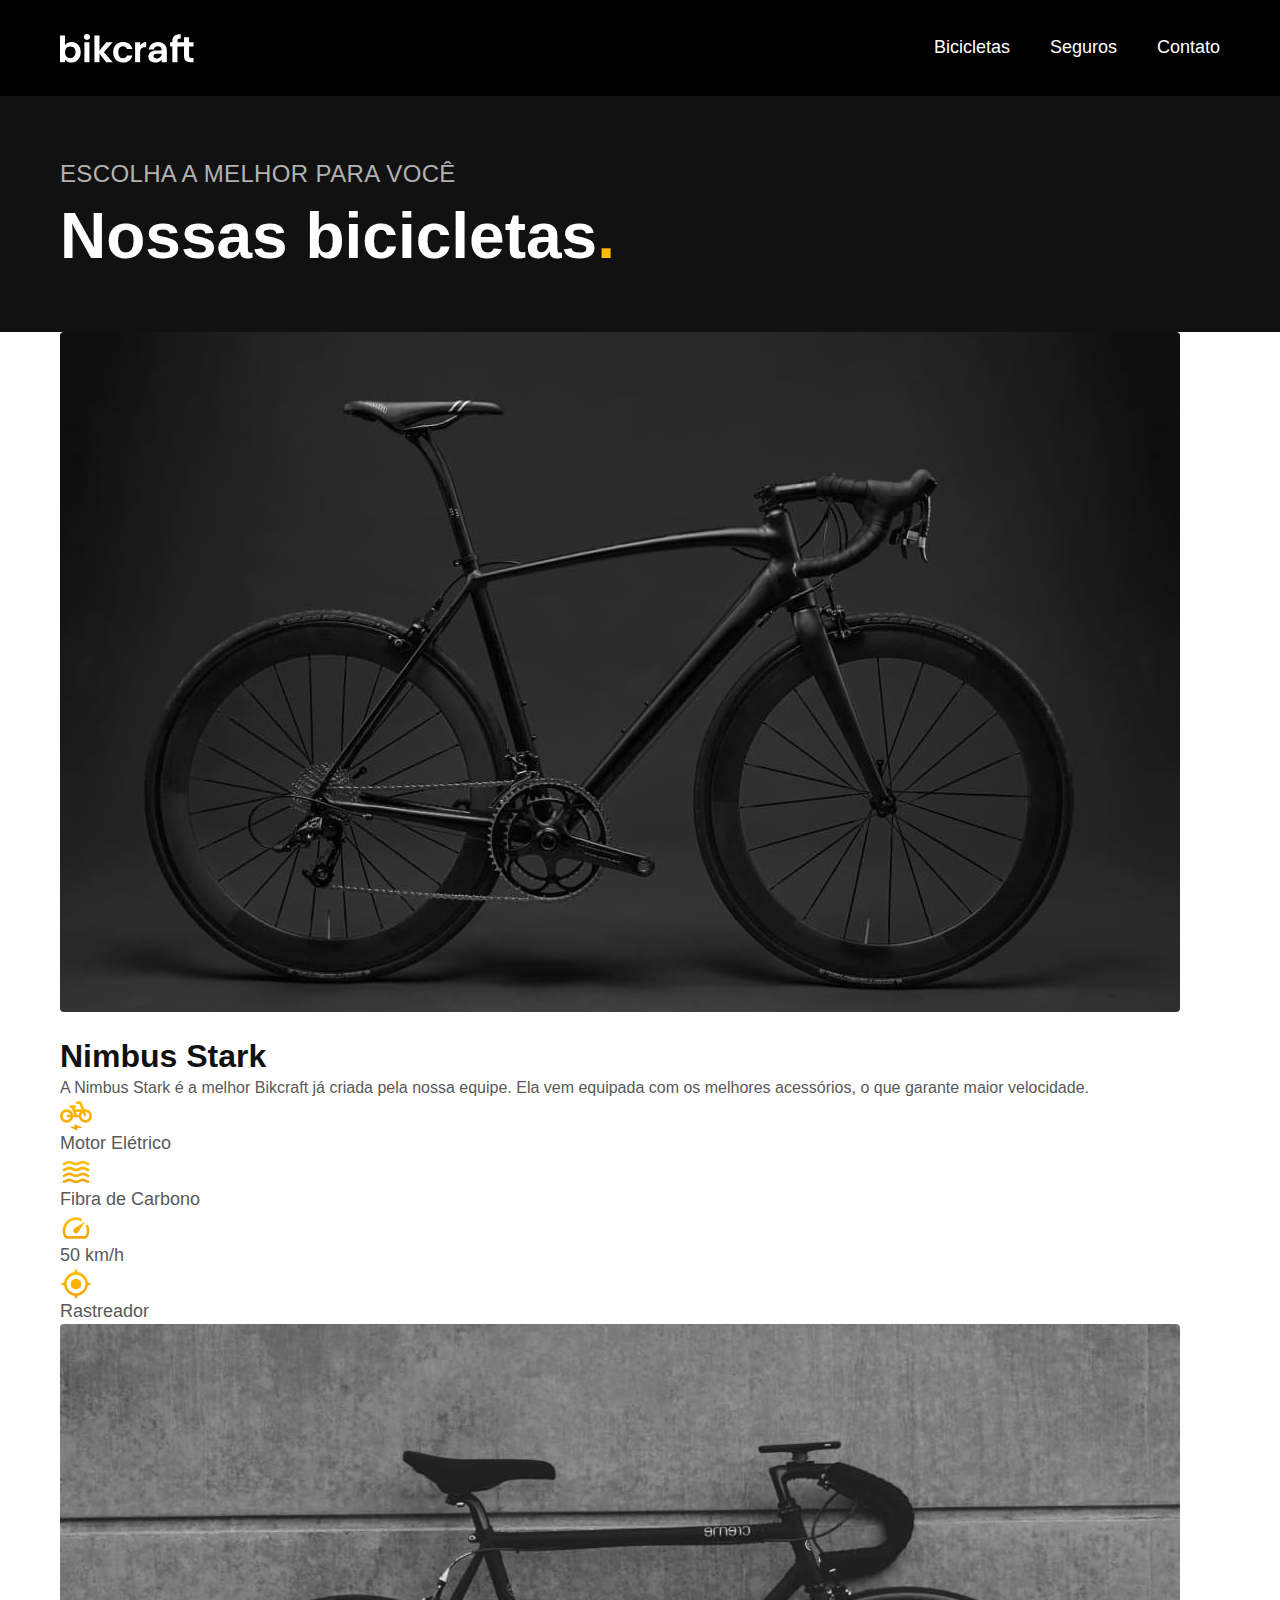
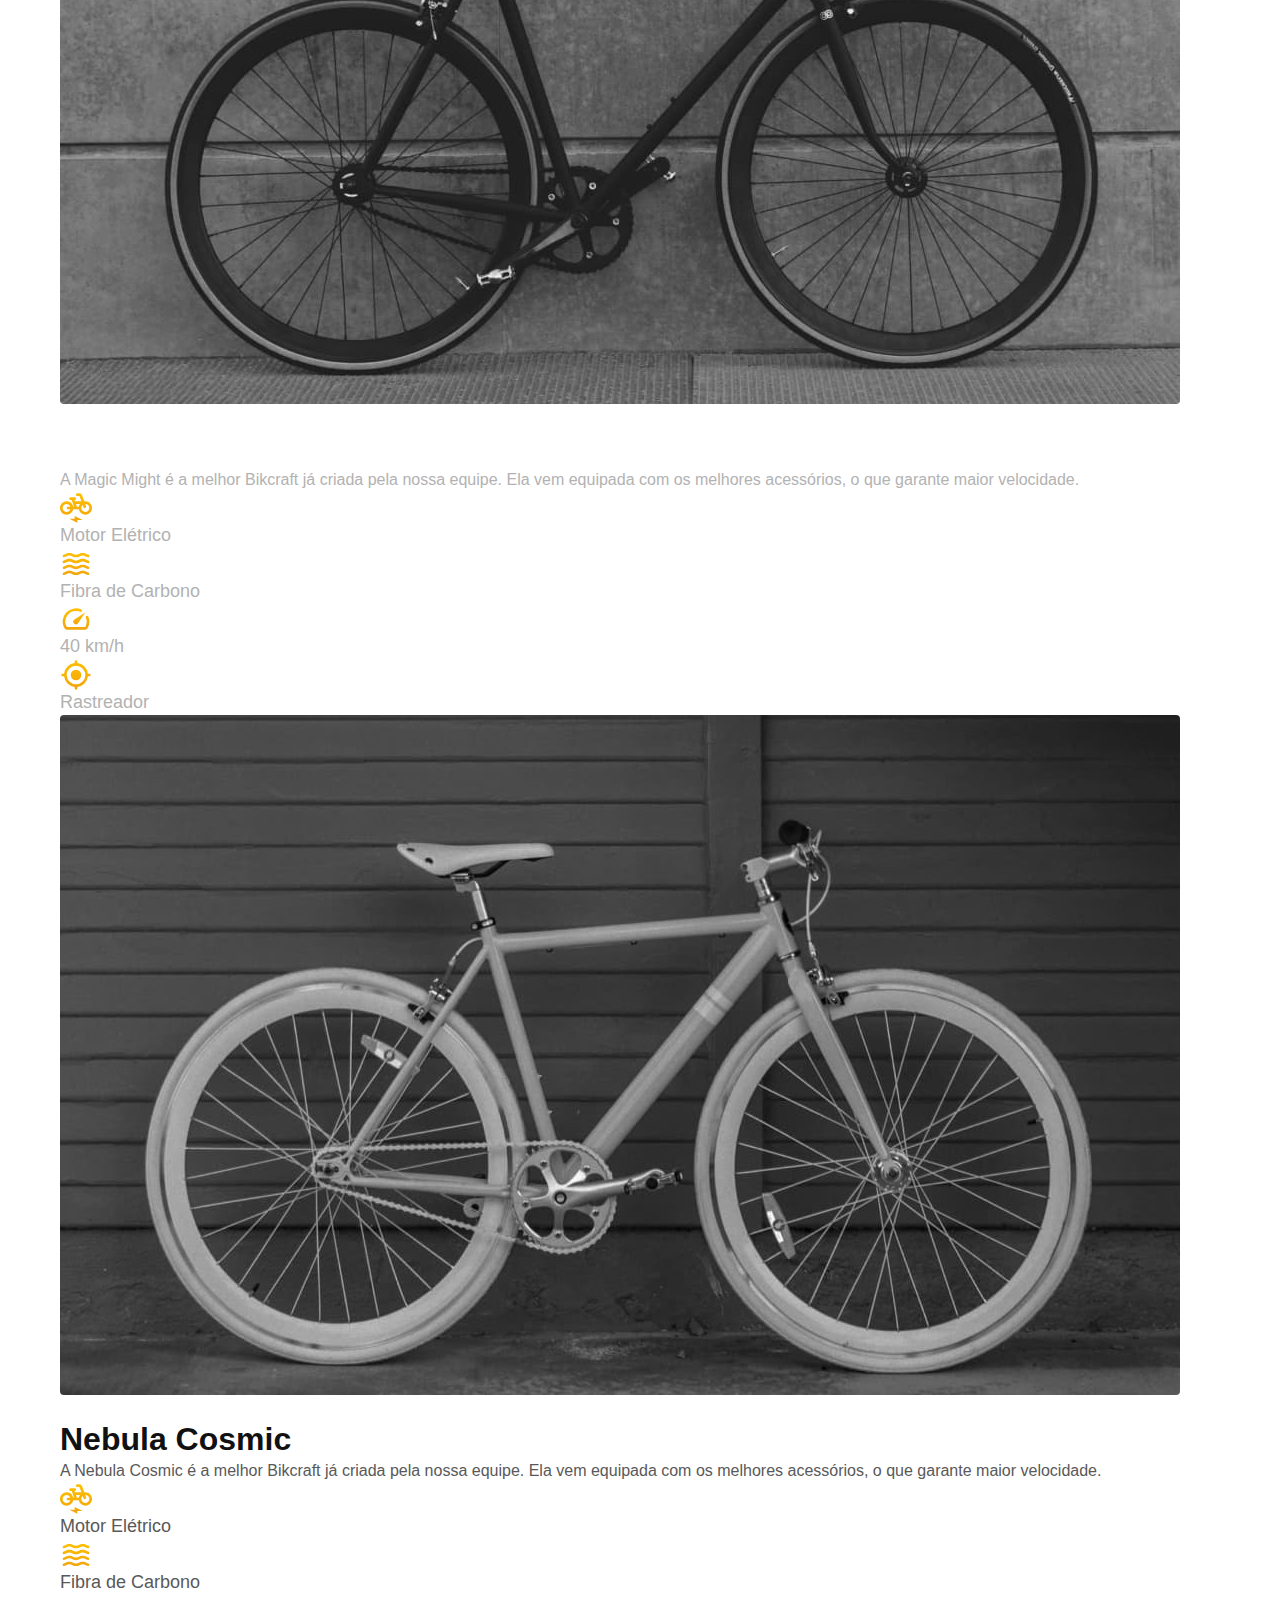
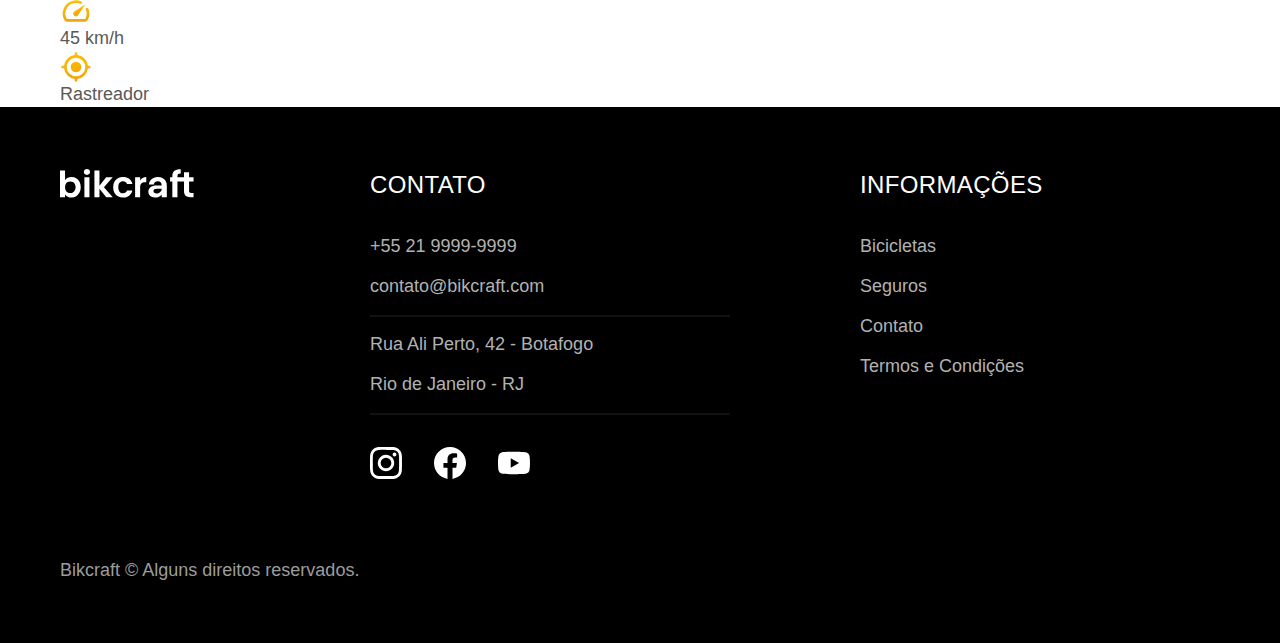
==== bicicletas.html @ 9b7248e0 "Commit página bicicletas e css criados" ====
<!DOCTYPE html>
<html lang="pt-BR">

<head>
    <meta charset="UTF-8">
    <meta http-equiv="X-UA-Compatible" content="IE=edge">
    <meta name="viewport" content="width=device-width, initial-scale=1.0">
    <title>Bicicletas | Bikcraft</title>
    <meta name="'description" content="Bicicletas">
    <link rel="stylesheet" href="./css/style.css">
    <link rel="preconnect" href="https://fonts.googleapis.com">
    <link rel="preconnect" href="https://fonts.gstatic.com" crossorigin>
    <link href="https: //fonts.googleapis.com/css2? family= Merriweather:ital,wght@1,900 & família= Poppins:wght@400;500;600 &family= Roboto:wght@400;500 & display=swap" rel="stylesheet">
</head>

<body id="bicicletas">
    <header class="header-bg">
        <div class="header container">
            <a href="./"><img src="./img/bikcraft.svg" alt="Bikcraft"></a>
            <nav aria-label="primaria">
                <ul class="header-menu font-1-m cor-0">
                    <li><a href="./bicicletas.html">Bicicletas</a></li>
                    <li><a href="./seguros.html">Seguros</a></li>
                    <li><a href="./contatos.html">Contato</a></li>
                </ul>
            </nav>
        </div>
    </header>

    <main>
        <div class="titulo-bg">
            <div class="titulo container">
                <p class="font-2-l-b cor-5">Escolha a melhor para você</p>
                <h1 class="font-1-xxl cor-0">Nossas bicicletas<span class="cor-p1">.</span></h1>
            </div>
        </div>

        <div class="bicicletas-bg">
            <div class="bicicletas container">
                <div class="bicicletas-imagem">
                    <img src="./img/bicicletas/nimbus.jpg" alt="Bicicleta Nimbus">
                    <span class="font-2-m cor-0">R$ 4999</span>
                </div>

                <div class="bicicletas-conteudo">
                    <h2 class="font-1-xl cor-11">Nimbus Stark</h2>
                    <p class="font-2-s cor-8">A Nimbus Stark é a melhor Bikcraft já criada pela nossa equipe. Ela vem equipada com os melhores acessórios, o que garante maior velocidade.</p>
                    <ul class="font-1-m cor-8">
                        <li><img src="./img/icones/eletrica.svg" alt="">Motor Elétrico</li>
                        <li><img src="./img/icones/carbono.svg" alt="">Fibra de Carbono</li>
                        <li><img src="./img/icones/velocidade.svg" alt="">50 km/h</li>
                        <li><img src="./img/icones/rastreador.svg" alt="">Rastreador</li>
                    </ul>
                </div>
            </div>

            <div class="bicicletas container">
                <div class="bicicletas-imagem">
                    <img src="./img/bicicletas/magic.jpg" alt="Bicicleta Magic">
                    <span class="font-2-m cor-0">R$ 2499</span>
                </div>

                <div class="bicicletas-conteudo">
                    <h2 class="font-1-xl cor-0">Magic Might</h2>
                    <p class="font-2-s cor-5">A Magic Might é a melhor Bikcraft já criada pela nossa equipe. Ela vem equipada com os melhores acessórios, o que garante maior velocidade.</p>
                    <ul class="font-1-m cor-5">
                        <li><img src="./img/icones/eletrica.svg" alt="">Motor Elétrico</li>
                        <li><img src="./img/icones/carbono.svg" alt="">Fibra de Carbono</li>
                        <li><img src="./img/icones/velocidade.svg" alt="">40 km/h</li>
                        <li><img src="./img/icones/rastreador.svg" alt="">Rastreador</li>
                    </ul>
                </div>
            </div>

            <div class="bicicletas container">
                <div class="bicicletas-imagem">
                    <img src="./img/bicicletas/nebula.jpg" alt="Bicicleta Nebula Cosmic">
                    <span class="font-2-m cor-0">R$ 3999</span>
                </div>

                <div class="bicicletas-conteudo">
                    <h2 class="font-1-xl cor-11">Nebula Cosmic</h2>
                    <p class="font-2-s cor-8">A Nebula Cosmic é a melhor Bikcraft já criada pela nossa equipe. Ela vem equipada com os melhores acessórios, o que garante maior velocidade.</p>
                    <ul class="font-1-m cor-8">
                        <li><img src="./img/icones/eletrica.svg" alt="">Motor Elétrico</li>
                        <li><img src="./img/icones/carbono.svg" alt="">Fibra de Carbono</li>
                        <li><img src="./img/icones/velocidade.svg" alt="">45 km/h</li>
                        <li><img src="./img/icones/rastreador.svg" alt="">Rastreador</li>
                    </ul>
                </div>
            </div>
        </div>


    </main>

    <footer class="footer-bg">
        <div class="footer container">
            <img src="./img/bikcraft.svg" alt="bikcraft">
            <div class="footer-contato">
                <h2 class="font-2-l-b cor-0">Contato</h2>
                <ul class="font-2-m cor-5">
                    <li><a href="tel:+552199999999">+55 21 9999-9999</a></li>
                    <li><a href="mailto:contato@bikcraft.com">contato@bikcraft.com</a></li>
                    <li>Rua Ali Perto, 42 - Botafogo</li>
                    <li>Rio de Janeiro - RJ</li>
                </ul>
                <div class="footer-redes">
                    <a href="./"><img src="./img/redes/instagram.svg" alt="instagram"></a>
                    <a href="./"><img src="./img/redes/facebook.svg" alt="facebook"></a>
                    <a href="./"><img src="./img/redes/youtube.svg" alt="youtube"></a>
                </div>
            </div>
            <div class="footer-informacoes">
                <h2 class="font-2-l-b cor-0">Informações</h2>
                <nav>
                    <ul class="font-1-m cor-5">
                        <li><a href="./bicicletas.html">Bicicletas</a></li>
                        <li><a href="./seguros.html">Seguros</a></li>
                        <li><a href="./contatos.html">Contato</a></li>
                        <li><a href="./termos.html">Termos e Condições</a></li>
                    </ul>
                </nav>
            </div>
            <p class="footer-copy font-2-m cor-6">Bikcraft © Alguns direitos reservados.</p>
        </div>

    </footer>

</body>

</html>
---- css/style.css ----
@import "./global/global.css";
@import "./utilidades/tipografia.css";
@import "./utilidades/cores.css";

@import "./global/header.css";
@import "./global/footer.css";

/* Utilidades */
@import "./utilidades/componentes.css";

/* HOME */
@import "./home/introducao.css";
@import "./home/tecnologia.css";
@import "./home/parceiros.css";
@import "./home/depoimento.css";

/* BICICLETAS */
@import "./bicicletas/bicicletas-lista.css";
@import "./bicicletas/bicicletas.css";

/* SEGUROS */
@import "./seguros/seguros.css";

/* TERMOS */
@import "./termos/termos.css";
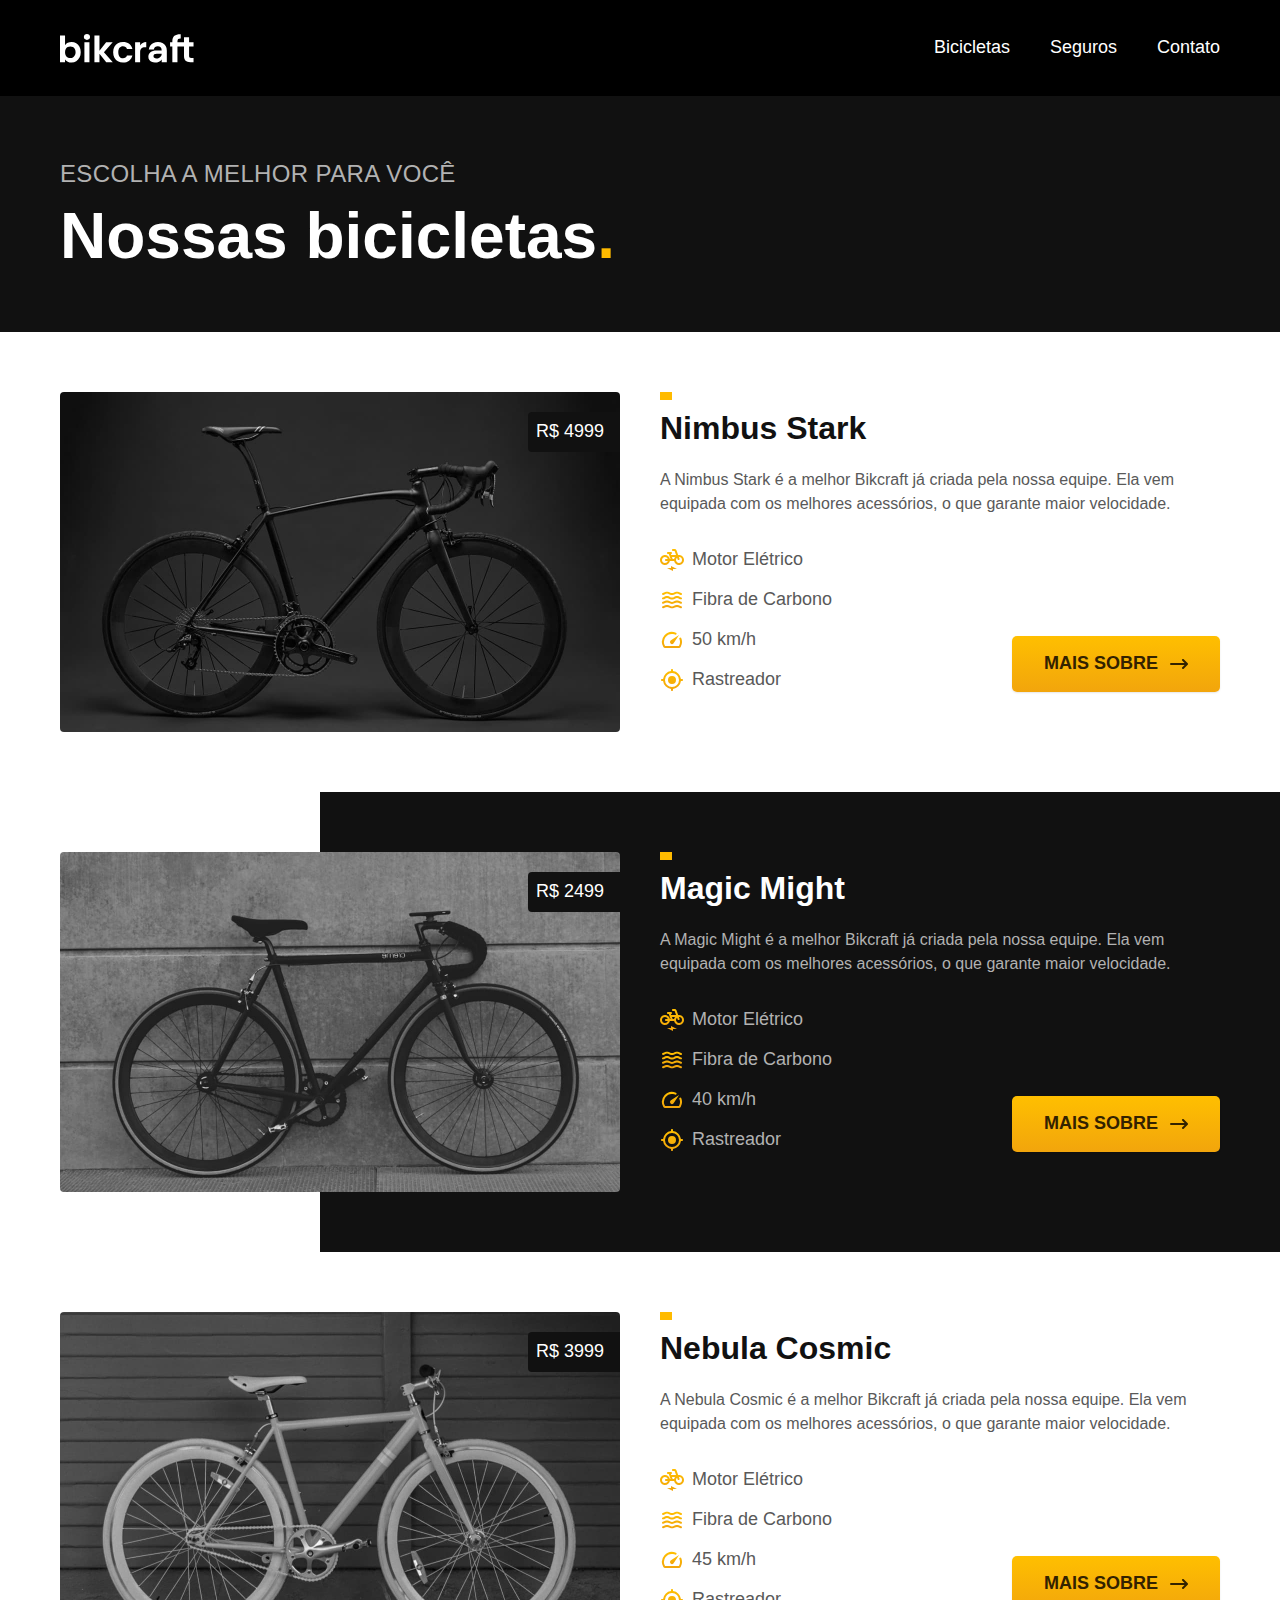
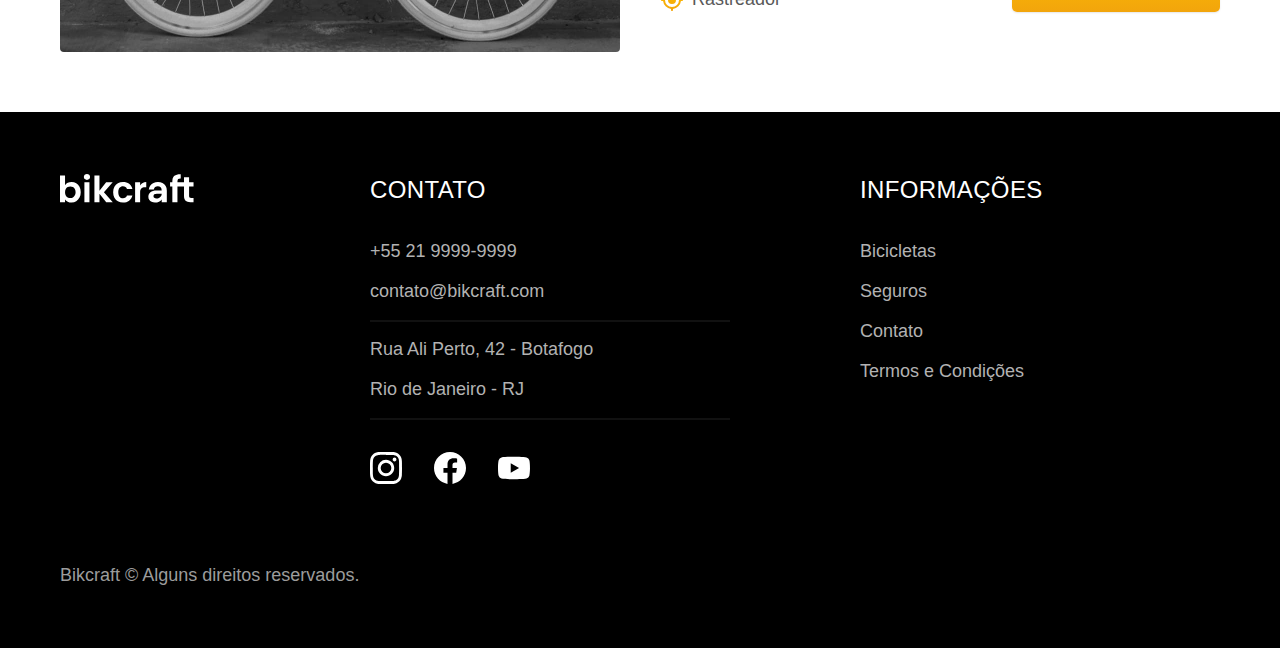
==== commit 501d9a16: "Commit da página bicicleta finalizada" ====
--- a/bicicletas.html
+++ b/bicicletas.html
@@ -35,25 +35,28 @@
             </div>
         </div>
 
-        <div class="bicicletas-bg">
-            <div class="bicicletas container">
-                <div class="bicicletas-imagem">
-                    <img src="./img/bicicletas/nimbus.jpg" alt="Bicicleta Nimbus">
-                    <span class="font-2-m cor-0">R$ 4999</span>
-                </div>
 
-                <div class="bicicletas-conteudo">
-                    <h2 class="font-1-xl cor-11">Nimbus Stark</h2>
-                    <p class="font-2-s cor-8">A Nimbus Stark é a melhor Bikcraft já criada pela nossa equipe. Ela vem equipada com os melhores acessórios, o que garante maior velocidade.</p>
-                    <ul class="font-1-m cor-8">
-                        <li><img src="./img/icones/eletrica.svg" alt="">Motor Elétrico</li>
-                        <li><img src="./img/icones/carbono.svg" alt="">Fibra de Carbono</li>
-                        <li><img src="./img/icones/velocidade.svg" alt="">50 km/h</li>
-                        <li><img src="./img/icones/rastreador.svg" alt="">Rastreador</li>
-                    </ul>
-                </div>
+        <div class="bicicletas container">
+            <div class="bicicletas-imagem">
+                <img src="./img/bicicletas/nimbus.jpg" alt="Bicicleta Nimbus">
+                <span class="font-2-m cor-0">R$ 4999</span>
             </div>
 
+            <div class="bicicletas-conteudo">
+                <h2 class="font-1-xl cor-11">Nimbus Stark</h2>
+                <p class="font-2-s cor-8">A Nimbus Stark é a melhor Bikcraft já criada pela nossa equipe. Ela vem equipada com os melhores acessórios, o que garante maior velocidade.</p>
+                <ul class="font-1-m cor-8">
+                    <li><img src="./img/icones/eletrica.svg" alt="">Motor Elétrico</li>
+                    <li><img src="./img/icones/carbono.svg" alt="">Fibra de Carbono</li>
+                    <li><img src="./img/icones/velocidade.svg" alt="">50 km/h</li>
+                    <li><img src="./img/icones/rastreador.svg" alt="">Rastreador</li>
+                </ul>
+                <a class="botao seta" href="./bicicletas/nimbus.html">Mais sobre</a>
+            </div>
+        </div>
+
+
+        <div class="bicicletas-bg">
             <div class="bicicletas container">
                 <div class="bicicletas-imagem">
                     <img src="./img/bicicletas/magic.jpg" alt="Bicicleta Magic">
@@ -69,27 +72,32 @@
                         <li><img src="./img/icones/velocidade.svg" alt="">40 km/h</li>
                         <li><img src="./img/icones/rastreador.svg" alt="">Rastreador</li>
                     </ul>
-                </div>
-            </div>
+                    <a class="botao seta" href="./bicicletas/magic.html">Mais sobre</a>
 
-            <div class="bicicletas container">
-                <div class="bicicletas-imagem">
-                    <img src="./img/bicicletas/nebula.jpg" alt="Bicicleta Nebula Cosmic">
-                    <span class="font-2-m cor-0">R$ 3999</span>
-                </div>
-
-                <div class="bicicletas-conteudo">
-                    <h2 class="font-1-xl cor-11">Nebula Cosmic</h2>
-                    <p class="font-2-s cor-8">A Nebula Cosmic é a melhor Bikcraft já criada pela nossa equipe. Ela vem equipada com os melhores acessórios, o que garante maior velocidade.</p>
-                    <ul class="font-1-m cor-8">
-                        <li><img src="./img/icones/eletrica.svg" alt="">Motor Elétrico</li>
-                        <li><img src="./img/icones/carbono.svg" alt="">Fibra de Carbono</li>
-                        <li><img src="./img/icones/velocidade.svg" alt="">45 km/h</li>
-                        <li><img src="./img/icones/rastreador.svg" alt="">Rastreador</li>
-                    </ul>
                 </div>
             </div>
         </div>
+
+
+        <div class="bicicletas container">
+            <div class="bicicletas-imagem">
+                <img src="./img/bicicletas/nebula.jpg" alt="Bicicleta Nebula Cosmic">
+                <span class="font-2-m cor-0">R$ 3999</span>
+            </div>
+
+            <div class="bicicletas-conteudo">
+                <h2 class="font-1-xl cor-11">Nebula Cosmic</h2>
+                <p class="font-2-s cor-8">A Nebula Cosmic é a melhor Bikcraft já criada pela nossa equipe. Ela vem equipada com os melhores acessórios, o que garante maior velocidade.</p>
+                <ul class="font-1-m cor-8">
+                    <li><img src="./img/icones/eletrica.svg" alt="">Motor Elétrico</li>
+                    <li><img src="./img/icones/carbono.svg" alt="">Fibra de Carbono</li>
+                    <li><img src="./img/icones/velocidade.svg" alt="">45 km/h</li>
+                    <li><img src="./img/icones/rastreador.svg" alt="">Rastreador</li>
+                </ul>
+                <a class="botao seta" href="./bicicletas/nebula.html">Mais sobre</a>
+            </div>
+        </div>
+
 
 
     </main>
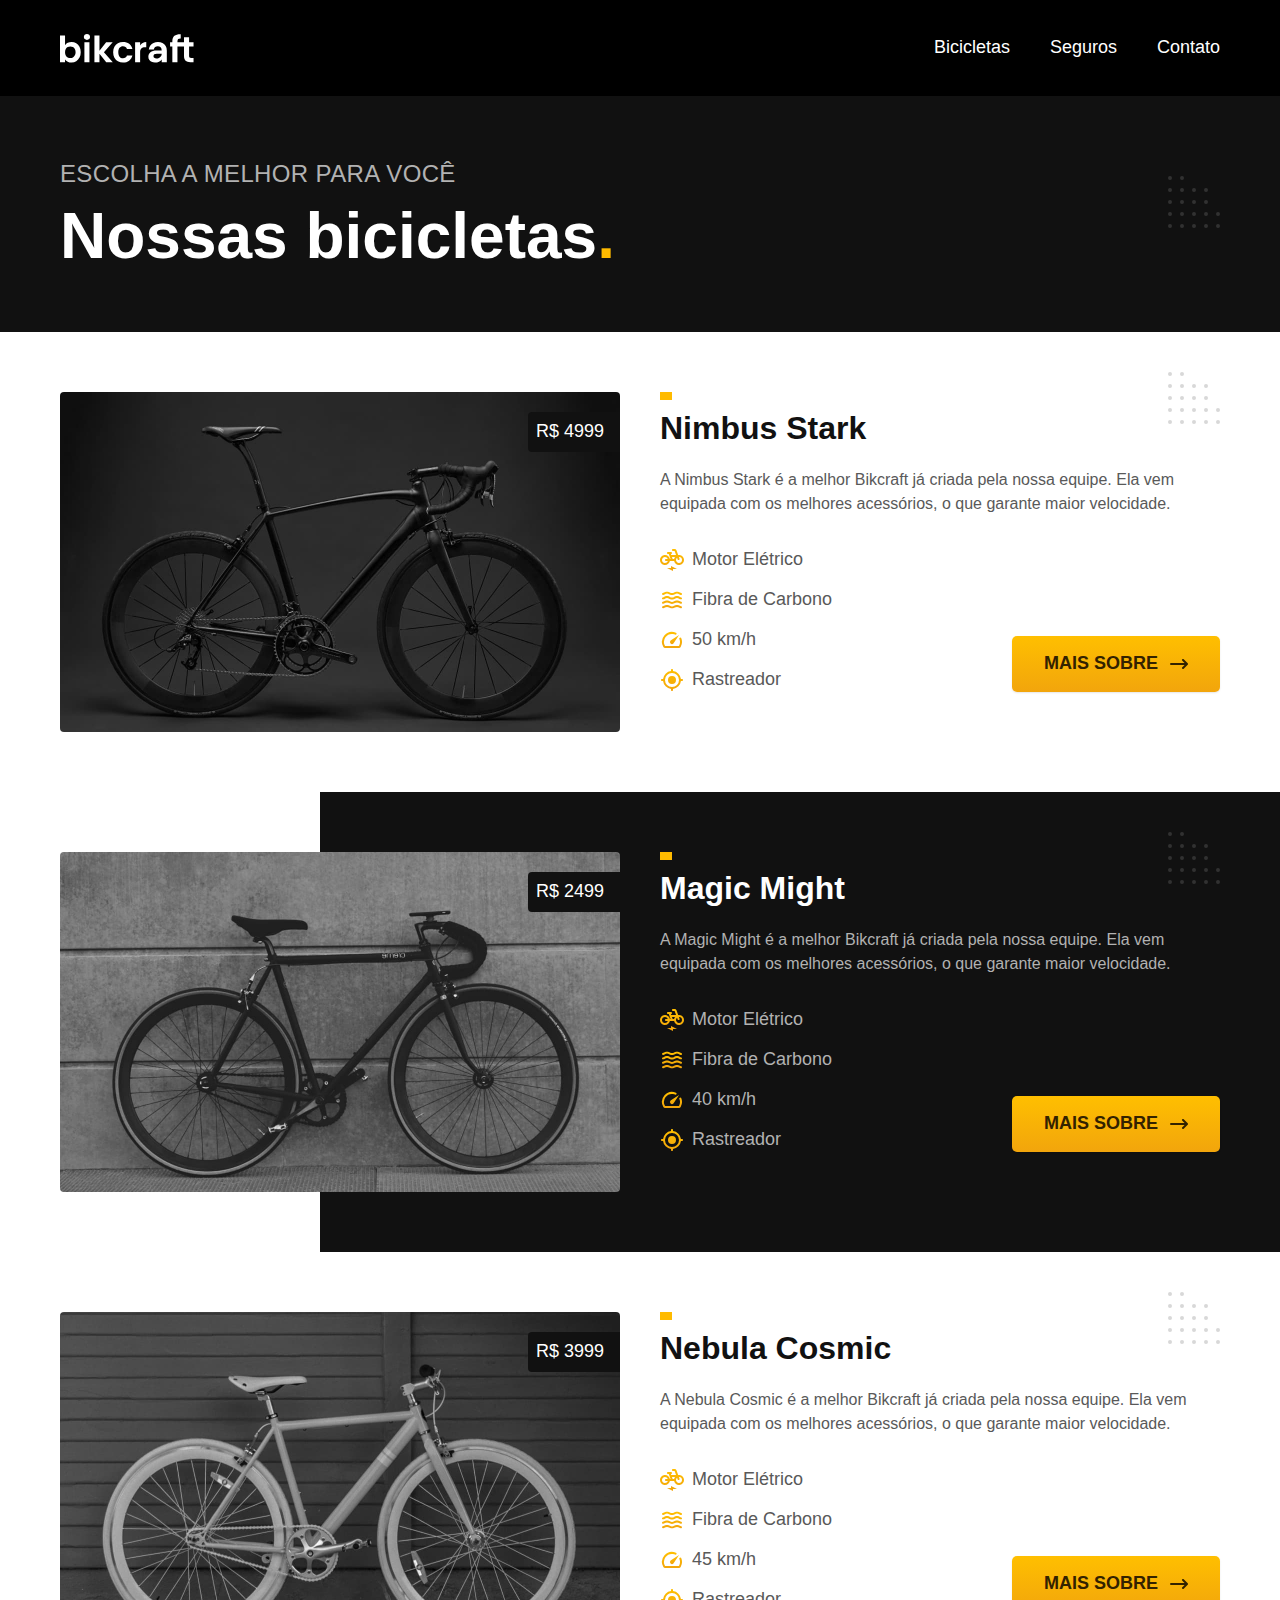
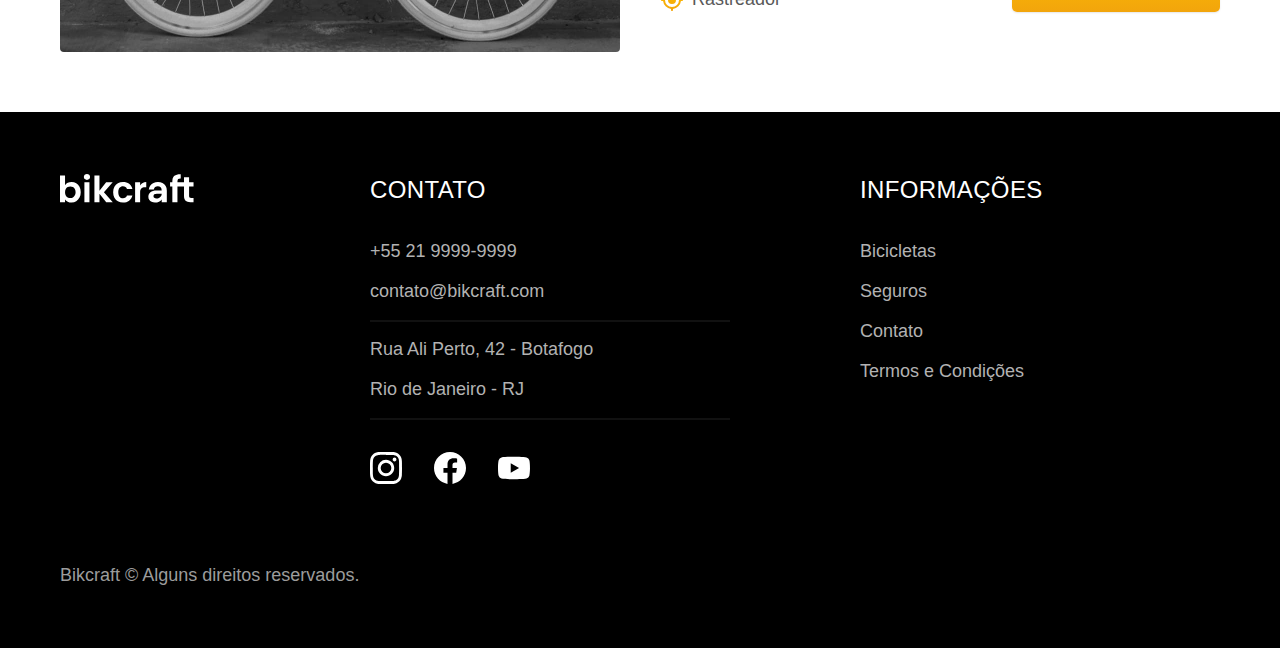
==== commit 0aeb8be1: "Commit da finalização do html e css do site" ====
--- a/bicicletas.html
+++ b/bicicletas.html
@@ -7,6 +7,7 @@
     <meta name="viewport" content="width=device-width, initial-scale=1.0">
     <title>Bicicletas | Bikcraft</title>
     <meta name="'description" content="Bicicletas">
+    <link rel="pre-load" href="./css/style.css" as="style">
     <link rel="stylesheet" href="./css/style.css">
     <link rel="preconnect" href="https://fonts.googleapis.com">
     <link rel="preconnect" href="https://fonts.gstatic.com" crossorigin>
--- a/css/style.css
+++ b/css/style.css
@@ -7,6 +7,7 @@
 
 /* Utilidades */
 @import "./utilidades/componentes.css";
+@import "./utilidades/formulario.css";
 
 /* HOME */
 @import "./home/introducao.css";
@@ -18,8 +19,21 @@
 @import "./bicicletas/bicicletas-lista.css";
 @import "./bicicletas/bicicletas.css";
 
+/* BICICLETA */
+@import "./bicicleta/bicicleta.css";
+@import "./bicicleta/seguro.css";
+
 /* SEGUROS */
 @import "./seguros/seguros.css";
+@import "./seguros/vantagens.css";
+@import "./seguros/perguntas.css";
+
+/* CONTATO */
+@import "./contato/contatos.css";
+@import "./contato/lojas.css";
+
+/* ORÇAMENTO */
+@import "./orcamento/orcamento.css";
 
 /* TERMOS */
 @import "./termos/termos.css";
--- a/css/style.css
+++ b/css/style.css
@@ -7,6 +7,7 @@
 
 /* Utilidades */
 @import "./utilidades/componentes.css";
+@import "./utilidades/formulario.css";
 
 /* HOME */
 @import "./home/introducao.css";
@@ -18,8 +19,21 @@
 @import "./bicicletas/bicicletas-lista.css";
 @import "./bicicletas/bicicletas.css";
 
+/* BICICLETA */
+@import "./bicicleta/bicicleta.css";
+@import "./bicicleta/seguro.css";
+
 /* SEGUROS */
 @import "./seguros/seguros.css";
+@import "./seguros/vantagens.css";
+@import "./seguros/perguntas.css";
+
+/* CONTATO */
+@import "./contato/contatos.css";
+@import "./contato/lojas.css";
+
+/* ORÇAMENTO */
+@import "./orcamento/orcamento.css";
 
 /* TERMOS */
 @import "./termos/termos.css";
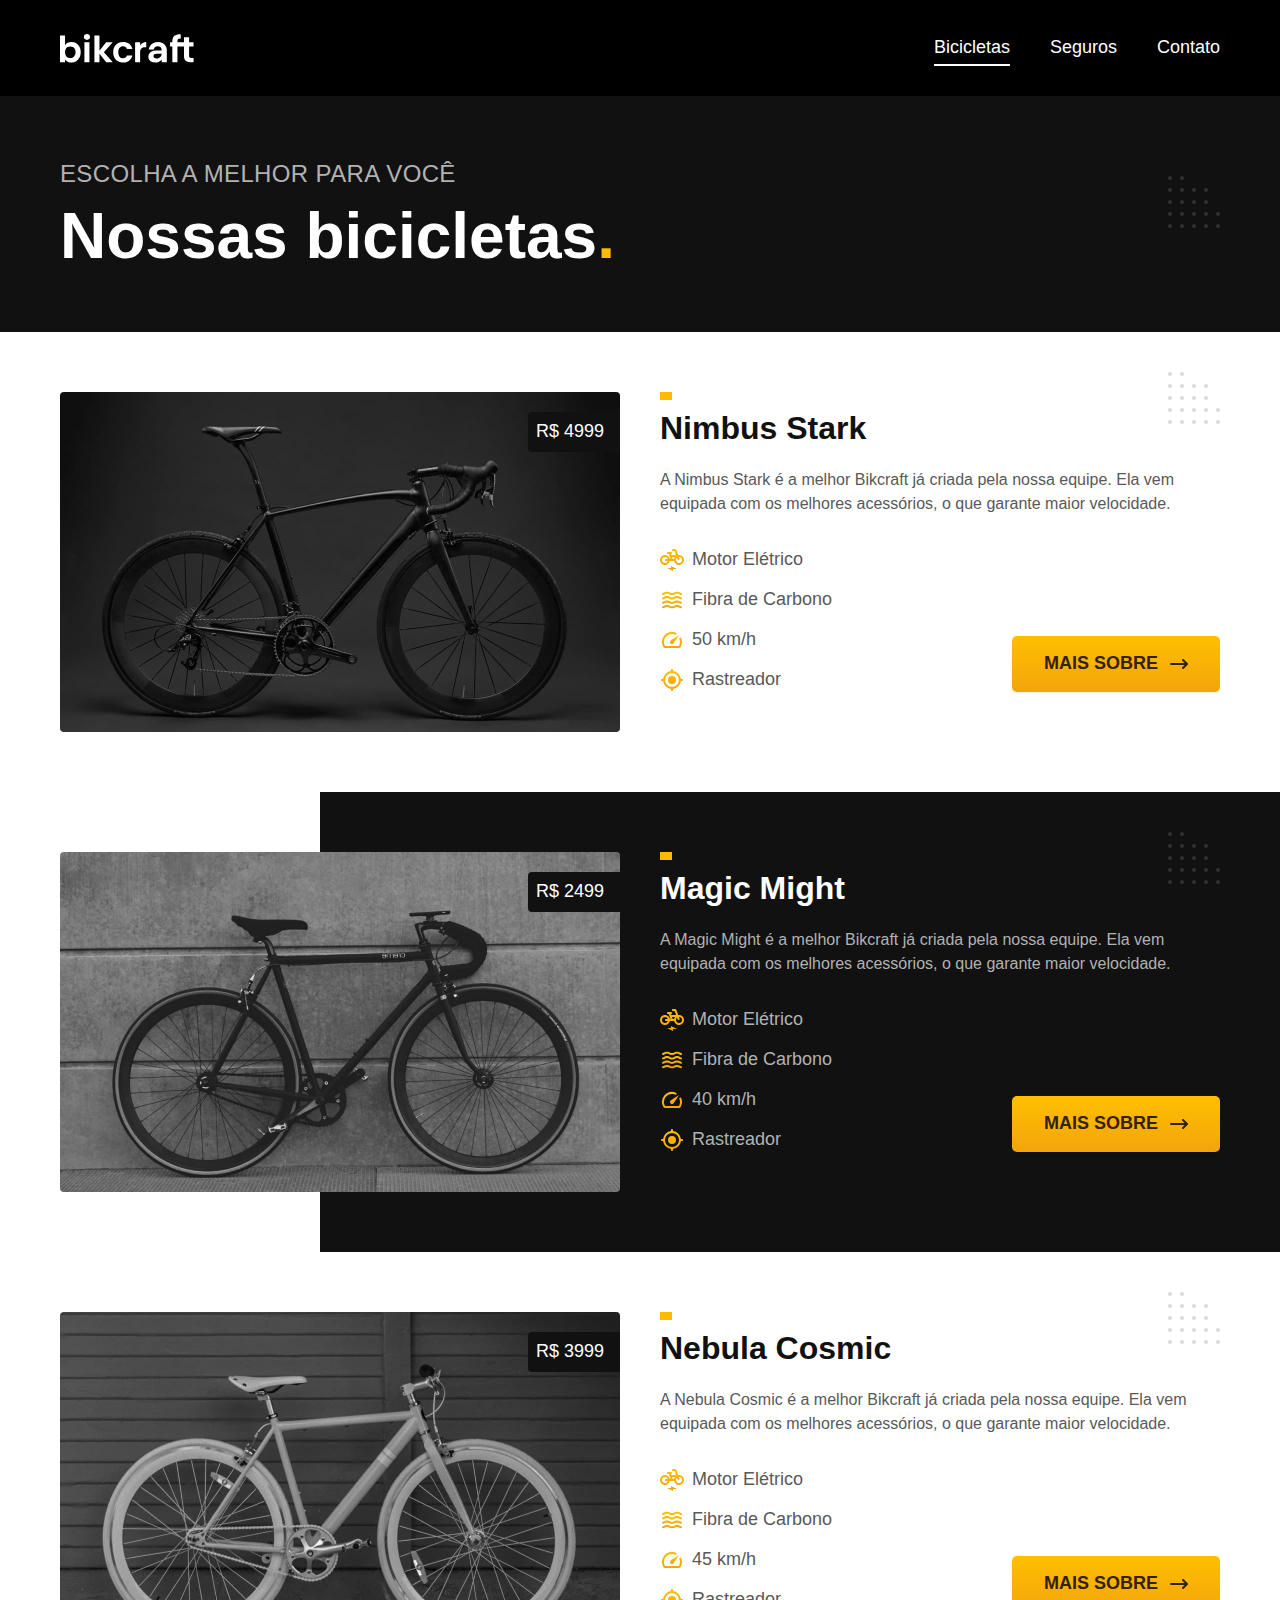
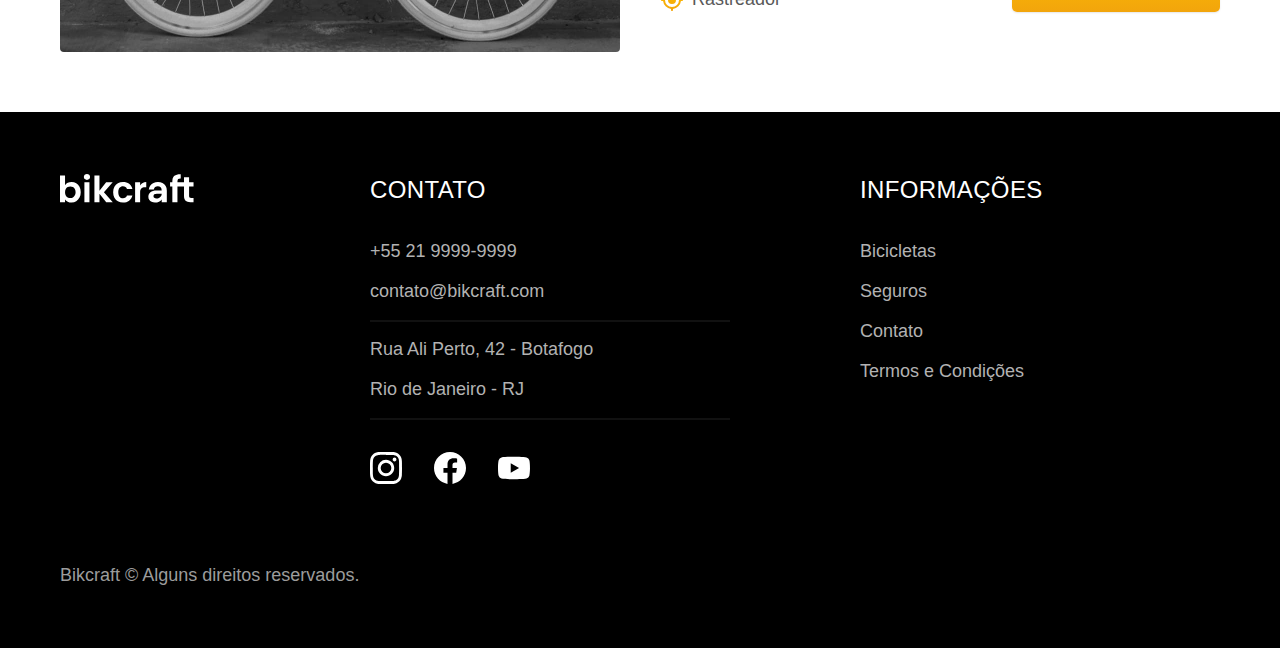
==== commit 34b12972: "Inclusão do menu-ativo com JS" ====
--- a/bicicletas.html
+++ b/bicicletas.html
@@ -136,6 +136,7 @@
 
     </footer>
 
+    <script src="./js/script.js"></script>
 </body>
 
 </html>